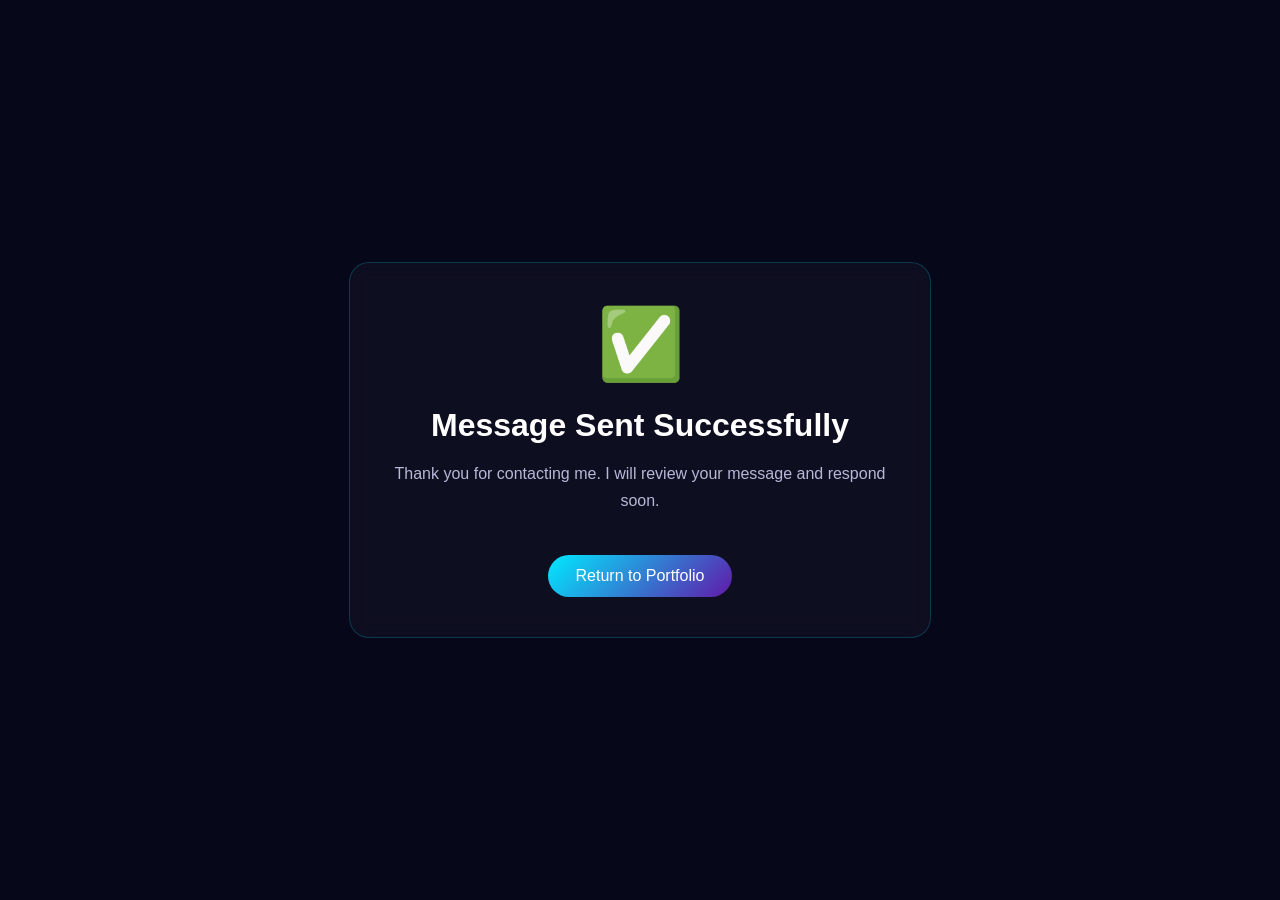
==== success.html @ 20a13cd9 "Added success page" ====
<!DOCTYPE html>
<html lang="en">
<head>
<meta charset="UTF-8">
<meta name="viewport" content="width=device-width, initial-scale=1.0">

<title>Message Sent</title>

<style>

body{
    margin:0;
    min-height:100vh;
    display:flex;
    justify-content:center;
    align-items:center;

    background:#07071a;
    color:white;
    font-family:'Outfit',sans-serif;
}

.success-box{
    width:90%;
    max-width:500px;
    text-align:center;

    padding:40px;

    border-radius:20px;

    background:rgba(255,255,255,.03);
    border:1px solid rgba(0,234,255,.2);

    backdrop-filter:blur(10px);
}

.success-icon{
    font-size:70px;
    margin-bottom:20px;
}

h1{
    margin-bottom:15px;
}

p{
    color:#b8b8d8;
    line-height:1.7;
}

.back-btn{
    display:inline-block;
    margin-top:25px;

    padding:12px 28px;

    border-radius:50px;

    text-decoration:none;
    color:white;

    background:linear-gradient(
        135deg,
        #00eaff,
        #6119a9
    );
}

</style>
</head>

<body>

<div class="success-box">

    <div class="success-icon">✅</div>

    <h1>Message Sent Successfully</h1>

    <p>
        Thank you for contacting me.
        I will review your message and respond soon.
    </p>

    <a
      href="https://madhiyarasu-portfolio.vercel.app"
      class="back-btn">
      Return to Portfolio
    </a>

</div>

</body>
</html>
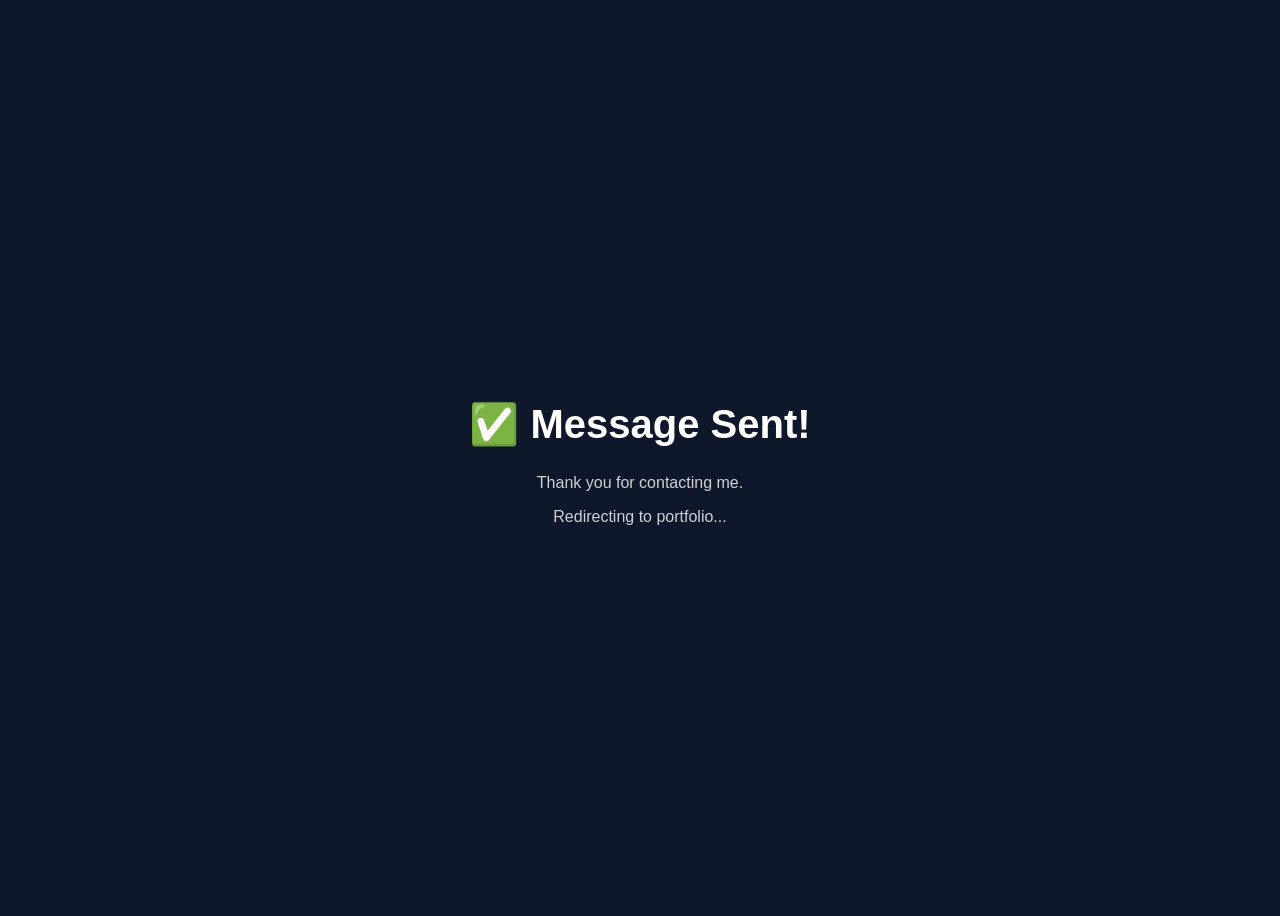
==== commit c3315d1b: "Update portfolio" ====
--- a/success.html
+++ b/success.html
@@ -1,95 +1,58 @@
 <!DOCTYPE html>
-<html lang="en">
+<html>
 <head>
-<meta charset="UTF-8">
-<meta name="viewport" content="width=device-width, initial-scale=1.0">
+<title>Thank You</title>
 
-<title>Message Sent</title>
+<meta http-equiv="refresh" content="3;url=/">
 
 <style>
 
 body{
-    margin:0;
-    min-height:100vh;
-    display:flex;
-    justify-content:center;
-    align-items:center;
 
-    background:#07071a;
-    color:white;
-    font-family:'Outfit',sans-serif;
+height:100vh;
+display:flex;
+justify-content:center;
+align-items:center;
+background:#0f172a;
+color:white;
+font-family:sans-serif;
+
 }
 
-.success-box{
-    width:90%;
-    max-width:500px;
-    text-align:center;
+.card{
 
-    padding:40px;
+text-align:center;
 
-    border-radius:20px;
-
-    background:rgba(255,255,255,.03);
-    border:1px solid rgba(0,234,255,.2);
-
-    backdrop-filter:blur(10px);
-}
-
-.success-icon{
-    font-size:70px;
-    margin-bottom:20px;
 }
 
 h1{
-    margin-bottom:15px;
+
+font-size:40px;
+
 }
 
 p{
-    color:#b8b8d8;
-    line-height:1.7;
-}
 
-.back-btn{
-    display:inline-block;
-    margin-top:25px;
+opacity:.8;
 
-    padding:12px 28px;
-
-    border-radius:50px;
-
-    text-decoration:none;
-    color:white;
-
-    background:linear-gradient(
-        135deg,
-        #00eaff,
-        #6119a9
-    );
 }
 
 </style>
+
 </head>
 
 <body>
 
-<div class="success-box">
+<div class="card">
 
-    <div class="success-icon">✅</div>
+<h1>✅ Message Sent!</h1>
 
-    <h1>Message Sent Successfully</h1>
+<p>Thank you for contacting me.</p>
 
-    <p>
-        Thank you for contacting me.
-        I will review your message and respond soon.
-    </p>
-
-    <a
-      href="https://madhiyarasu-portfolio.vercel.app"
-      class="back-btn">
-      Return to Portfolio
-    </a>
+<p>Redirecting to portfolio...</p>
 
 </div>
 
 </body>
+
 </html>
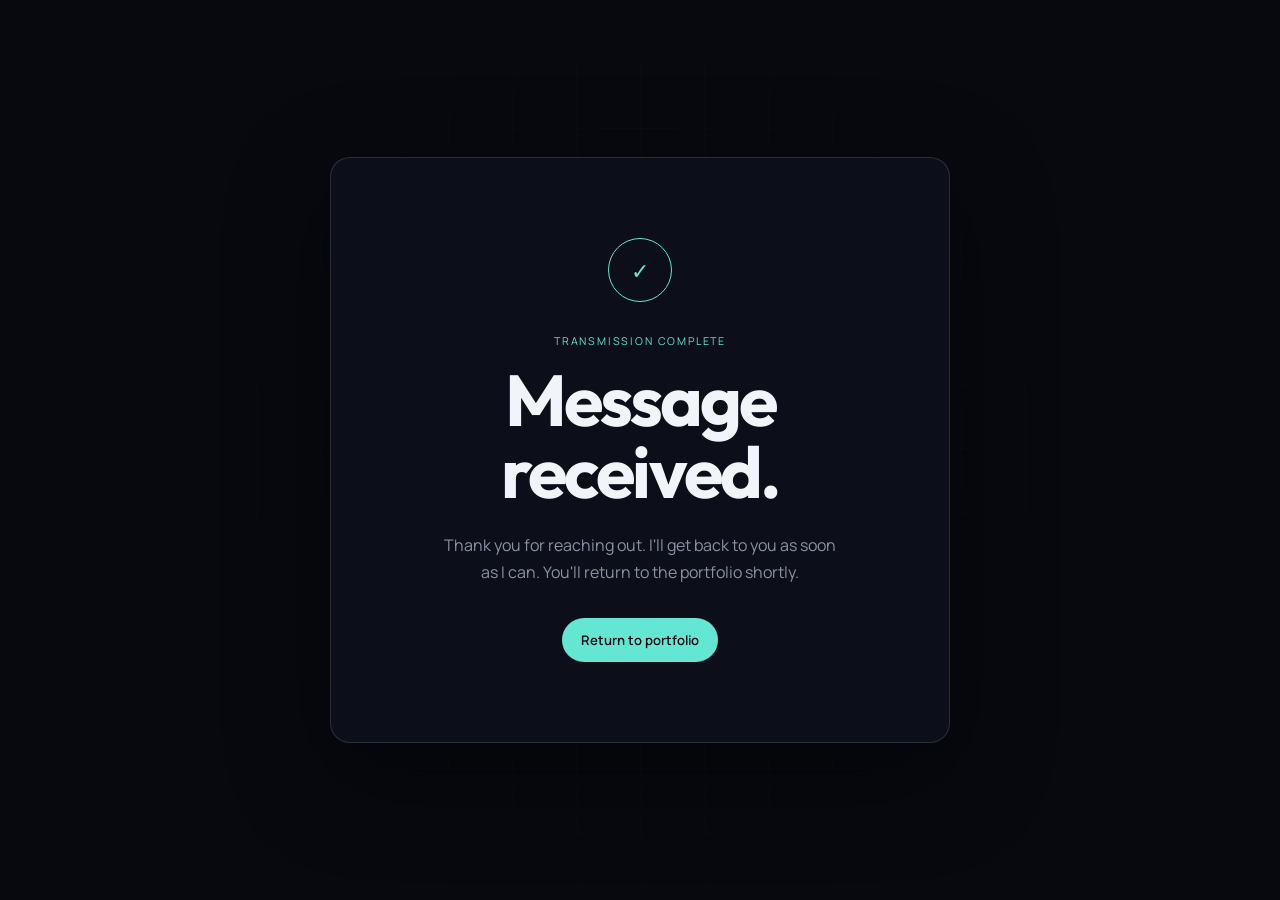
==== commit edbd5ef5: "refactor: slim down CSS file and remove unused styles Co-authored-by: Madhiyarasu D D <222226523+mat" ====
--- a/success.html
+++ b/success.html
@@ -1,58 +1,27 @@
 <!DOCTYPE html>
-<html>
+<html lang="en">
 <head>
-<title>Thank You</title>
-
-<meta http-equiv="refresh" content="3;url=/">
-
-<style>
-
-body{
-
-height:100vh;
-display:flex;
-justify-content:center;
-align-items:center;
-background:#0f172a;
-color:white;
-font-family:sans-serif;
-
-}
-
-.card{
-
-text-align:center;
-
-}
-
-h1{
-
-font-size:40px;
-
-}
-
-p{
-
-opacity:.8;
-
-}
-
-</style>
-
+  <meta charset="UTF-8">
+  <meta name="viewport" content="width=device-width, initial-scale=1.0">
+  <meta name="theme-color" content="#07090f">
+  <meta http-equiv="refresh" content="5;url=/">
+  <title>Message received — Madhiyarasu D D</title>
+  <link rel="preconnect" href="https://fonts.googleapis.com">
+  <link rel="preconnect" href="https://fonts.gstatic.com" crossorigin>
+  <link href="https://fonts.googleapis.com/css2?family=Manrope:wght@400;600&family=Outfit:wght@500;600&display=swap" rel="stylesheet">
+  <style>
+    :root{--bg:#07090f;--surface:#0d111b;--text:#f1f4f8;--muted:#8992a6;--line:rgba(196,211,237,.16);--accent:#63e6d2}
+    *{box-sizing:border-box}html{background:var(--bg)}body{min-height:100svh;margin:0;display:grid;place-items:center;padding:1.5rem;overflow:hidden;background:var(--bg);color:var(--text);font-family:"Manrope",sans-serif}.grid{position:fixed;inset:0;opacity:.28;background-image:linear-gradient(var(--line) 1px,transparent 1px),linear-gradient(90deg,var(--line) 1px,transparent 1px);background-size:64px 64px;mask-image:radial-gradient(circle,#000,transparent 72%)}.card{position:relative;width:min(100%,620px);padding:clamp(2rem,7vw,5rem);text-align:center;background:rgba(13,17,27,.86);border:1px solid var(--line);border-radius:1.25rem;box-shadow:0 30px 100px rgba(0,0,0,.45)}.signal{width:64px;height:64px;margin:0 auto 2rem;display:grid;place-items:center;border:1px solid var(--accent);border-radius:50%;color:var(--accent);font-size:1.4rem}.signal::before{content:"✓"}p.label{margin:0 0 1rem;color:var(--accent);font-size:.67rem;letter-spacing:.17em;text-transform:uppercase}h1{margin:0;font-family:"Outfit",sans-serif;font-size:clamp(2.5rem,8vw,4.5rem);line-height:1;letter-spacing:-.04em}p.copy{margin:1.5rem auto 2rem;max-width:400px;color:var(--muted);line-height:1.7}a{display:inline-flex;padding:.8rem 1.2rem;border-radius:999px;background:var(--accent);color:var(--bg);text-decoration:none;font-size:.82rem;font-weight:600}:focus-visible{outline:2px solid var(--accent);outline-offset:4px}
+  </style>
 </head>
-
 <body>
-
-<div class="card">
-
-<h1>✅ Message Sent!</h1>
-
-<p>Thank you for contacting me.</p>
-
-<p>Redirecting to portfolio...</p>
-
-</div>
-
+  <div class="grid" aria-hidden="true"></div>
+  <main class="card" role="status" aria-live="polite">
+    <div class="signal" aria-hidden="true"></div>
+    <p class="label">Transmission complete</p>
+    <h1>Message received.</h1>
+    <p class="copy">Thank you for reaching out. I&apos;ll get back to you as soon as I can. You&apos;ll return to the portfolio shortly.</p>
+    <a href="/">Return to portfolio</a>
+  </main>
 </body>
-
-</html>+</html>
